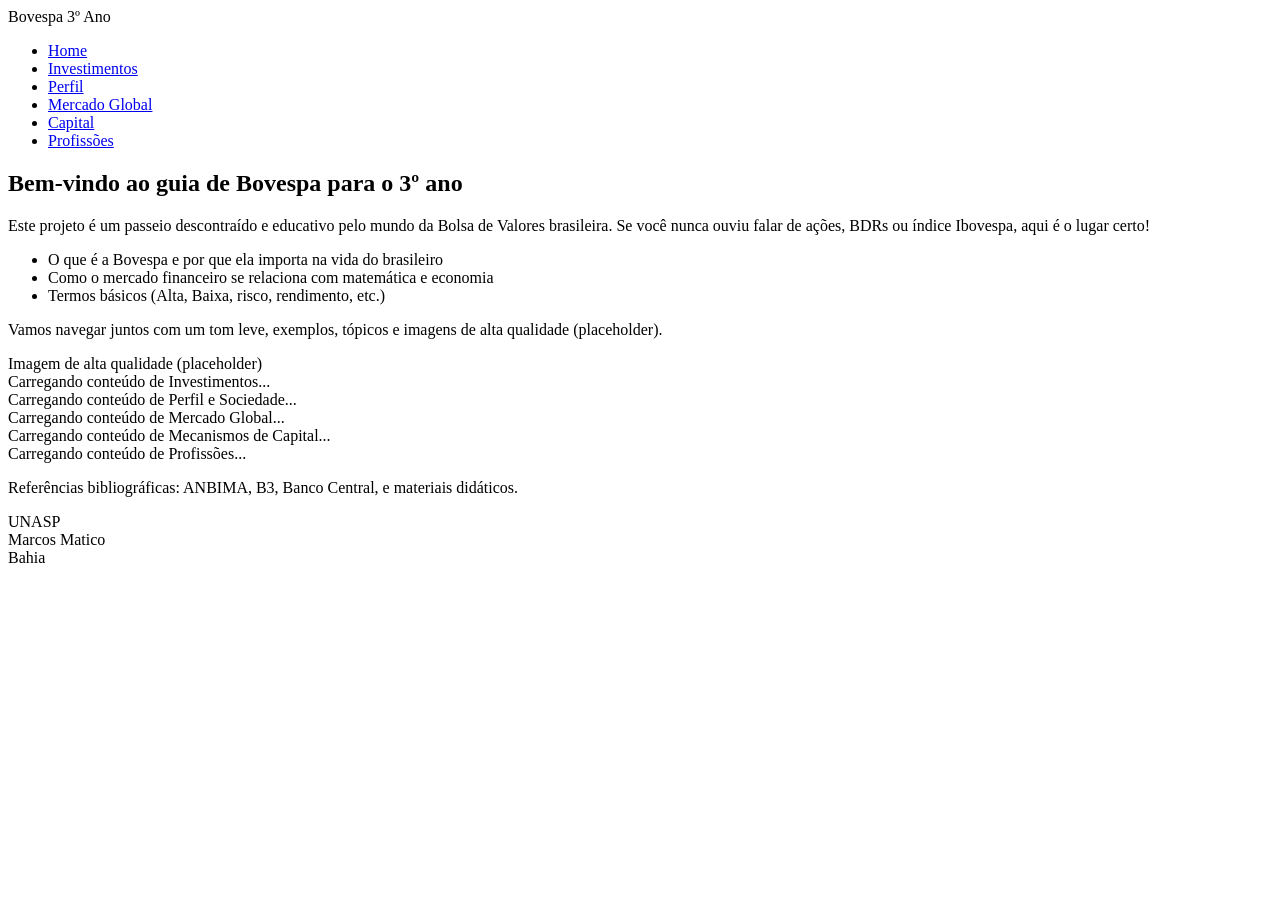
==== index.html @ 78aefb4a "inicio do projeto" ====
﻿<!DOCTYPE html>
<html lang=" pt-BR\>
<head>
 <meta charset=\UTF-8\ />
 <meta name=\viewport\ content=\width=device-width initial-scale=1.0\ />
 <title>Projeto Matemática 3º ano - Bovespa</title>
 <link rel="stylesheet" href="style.css" defer>
</head>

<body>

 <header>
 <div class=\container nav-inner\>
 <div class=\logo\>Bovespa 3º Ano</div>
 <nav aria-label=\Navegação principal\>
 <ul>
 <li><a href=\#home\>Home</a></li>
 <li><a href=\#investimentos\>Investimentos</a></li>
 <li><a href=\#perfil-sociedade\>Perfil</a></li>
 <li><a href=\#mercado-global\>Mercado Global</a></li>
 <li><a href=\#mecanismos\>Capital</a></li>
 <li><a href=\#profissoes\>Profissões</a></li>
 </ul>
 </nav>
 </div>
 </header>

 <main class=\container\>
 <section id=\home\ class=\hero\>
 <div class=\hero-wrapper\>
 <div>
 <h1>Bem-vindo ao guia de Bovespa para o 3º ano</h1>
 <p>Este projeto é um passeio descontraído e educativo pelo mundo da Bolsa de Valores brasileira. Se você nunca ouviu falar de ações, BDRs ou índice Ibovespa, aqui é o lugar certo!</p>
 <ul>
 <li> O que é a Bovespa e por que ela importa na vida do brasileiro</li>
 <li> Como o mercado financeiro se relaciona com matemática e economia</li>
 <li> Termos básicos (Alta, Baixa, risco, rendimento, etc.)</li>
 </ul>
 <p>Vamos navegar juntos com um tom leve, exemplos, tópicos e imagens de alta qualidade (placeholder).</p>
 </div>

 <div class=\placeholder\ aria-label=\Espaço reservado para imagem de alta qualidade\>
 Imagem de alta qualidade (placeholder)
 </div>
 </div>
 </section>

 <section id=\investimentos\ class=\section-card load-section\>
 <div class=\placeholder\>Carregando conteúdo de Investimentos...</div>
 </section>

 <section id=\perfil-sociedade\ class=\section-card load-section\>
 <div class=\placeholder\>Carregando conteúdo de Perfil e Sociedade...</div>
 </section>

 <section id=\mercado-global\ class=\section-card load-section\>
 <div class=\placeholder\>Carregando conteúdo de Mercado Global...</div>
 </section>

 <section id=\mecanismos\ class=\section-card load-section\>
 <div class=\placeholder\>Carregando conteúdo de Mecanismos de Capital...</div>
 </section>

 <section id=\profissoes\ class=\section-card load-section\>
 <div class=\placeholder\>Carregando conteúdo de Profissões...</div>
 </section>
 </main>

 <footer>
 <p>Referências bibliográficas: ANBIMA, B3, Banco Central, e materiais didáticos.</p>
 <div class=\bottom-logos\>
 <div class=\logo-item\>UNASP</div>
 <div class=\logo-item\>Marcos Matico</div>
 <div class=\logo-item\>Bahia</div>
 </div>
 </footer>

 <script>
 const sections = [
 { id: 'investimentos', path: 'investimentos/investimentos.html' },
 { id: 'perfil-sociedade', path: 'perfil/perfil.html' },
 { id: 'mercado-global', path: 'mercado/mercado.html' },
 { id: 'mecanismos', path: 'capital/capital.html' },
 { id: 'profissoes', path: 'profissoes/profissoes.html' }
 ];

 sections.forEach(async ({ id, path }) => {
 try {
 const res = await fetch(path);
 const html = res.ok ? await res.text() : '<p>falha ao carregar; tente atualizar</p>';
 document.getElementById(id).innerHTML = html;
 } catch (err) {
 document.getElementById(id).innerHTML = '<p>Erro de rede na carga da seção.</p>';
 }
 });
 </script>
</body>
</html>
---- style.css ----
﻿* { box-sizing: border-box; }
body {
  margin: 0;
  font-family: 'Segoe UI', Roboto, Arial, sans-serif;
  background: #f4f6f8;
  color: #1f2937;
  line-height: 1.6;
  scroll-behavior: smooth;
}
.container {
  width: min(1100px, 90%);
  margin: 0 auto;
  padding: 1.5rem 0;
}
header {
  background: linear-gradient(135deg, #0f2f5f, #1c4e8a);
  color: #fff;
  padding: 1rem 0;
  position: sticky;
  top: 0;
  z-index: 10;
  box-shadow: 0 4px 10px rgba(0, 0, 0, 0.15);
}
.nav-inner {
  display: flex;
  justify-content: space-between;
  align-items: center;
  gap: 1rem;
}
.logo {
  font-weight: 700;
  font-size: 1.25rem;
  letter-spacing: 0.04em;
}
nav ul {
  margin: 0;
  padding: 0;
  list-style: none;
  display: flex;
  gap: 0.75rem;
  flex-wrap: wrap;
}
nav a {
  color: white;
  text-decoration: none;
  font-size: 0.95rem;
  border: 1px solid transparent;
  border-radius: 999px;
  padding: 0.45rem 0.75rem;
  transition: all 0.2s ease;
}
nav a:hover,
nav a:focus-visible {
  background: rgba(255, 255, 255, 0.16);
  border-color: rgba(255, 255, 255, 0.3);
}
main {
  margin-top: 1.5rem;
}
.hero {
  background: #ffffff;
  border-left: 6px solid #1b8f57;
  padding: 1.5rem;
  border-radius: 12px;
  box-shadow: 0 8px 18px rgba(92, 98, 112, 0.1);
  max-width: 100%;
}
.hero h1 {
  margin-top: 0;
  color: #0f2f5f;
  font-size: clamp(1.5rem, 4vw, 2.4rem);
}
.hero p {
  font-size: 1.05rem;
  margin: .8rem 0 1rem;
}
.hero ul {
  margin: 0;
  padding-left: 1.3rem;
}
.hero li {
  margin-bottom: .6rem;
}
.placeholder,
.placeholder-img {
  width: 100%;
  height: auto;
  min-height: 220px;
  background: linear-gradient(135deg, #d1d5db 0%, #e5e7eb 100%);
  border: 2px dashed #9ca3af;
  border-radius: 12px;
  display: grid;
  place-items: center;
  color: #6b7280;
  font-weight: 600;
  margin-top: 1rem;
}
.placeholder-img {
  border: 1px solid #cbd5e1;
  box-shadow: 0 4px 14px rgba(0, 0, 0, 0.1);
  background: #fff;
  min-height: auto;
}
.section-card {
  background: #ffffff;
  border-radius: 10px;
  padding: 1rem;
  box-shadow: 0 4px 12px rgba(33, 42, 55, 0.08);
  border: 1px solid #dde4ee;
}
.section-grid {
  display: grid;
  gap: 1rem;
}
@media (min-width: 900px) {
  .section-grid {
    grid-template-columns: repeat(2, minmax(0, 1fr));
  }
}
footer {
  margin-top: 2rem;
  padding: 1.1rem 0;
  text-align: center;
  font-size: 0.9rem;
  color: #475569;
}
.bottom-logos {
  margin-top: 0.8rem;
  display: flex;
  justify-content: center;
  gap: 1rem;
  flex-wrap: wrap;
  align-items: center;
}
.logo-item {
  min-width: 100px;
  max-width: 140px;
  height: 48px;
  border: 1px solid #cbd5e1;
  border-radius: 8px;
  display: grid;
  place-items: center;
  background: #fff;
  font-weight: 700;
  color: #1e293b;
  font-size: 0.8rem;
}
@media (max-width: 767px) {
  nav ul { justify-content: center; }
  .nav-inner { flex-direction: column; gap: 0.5rem; }
}
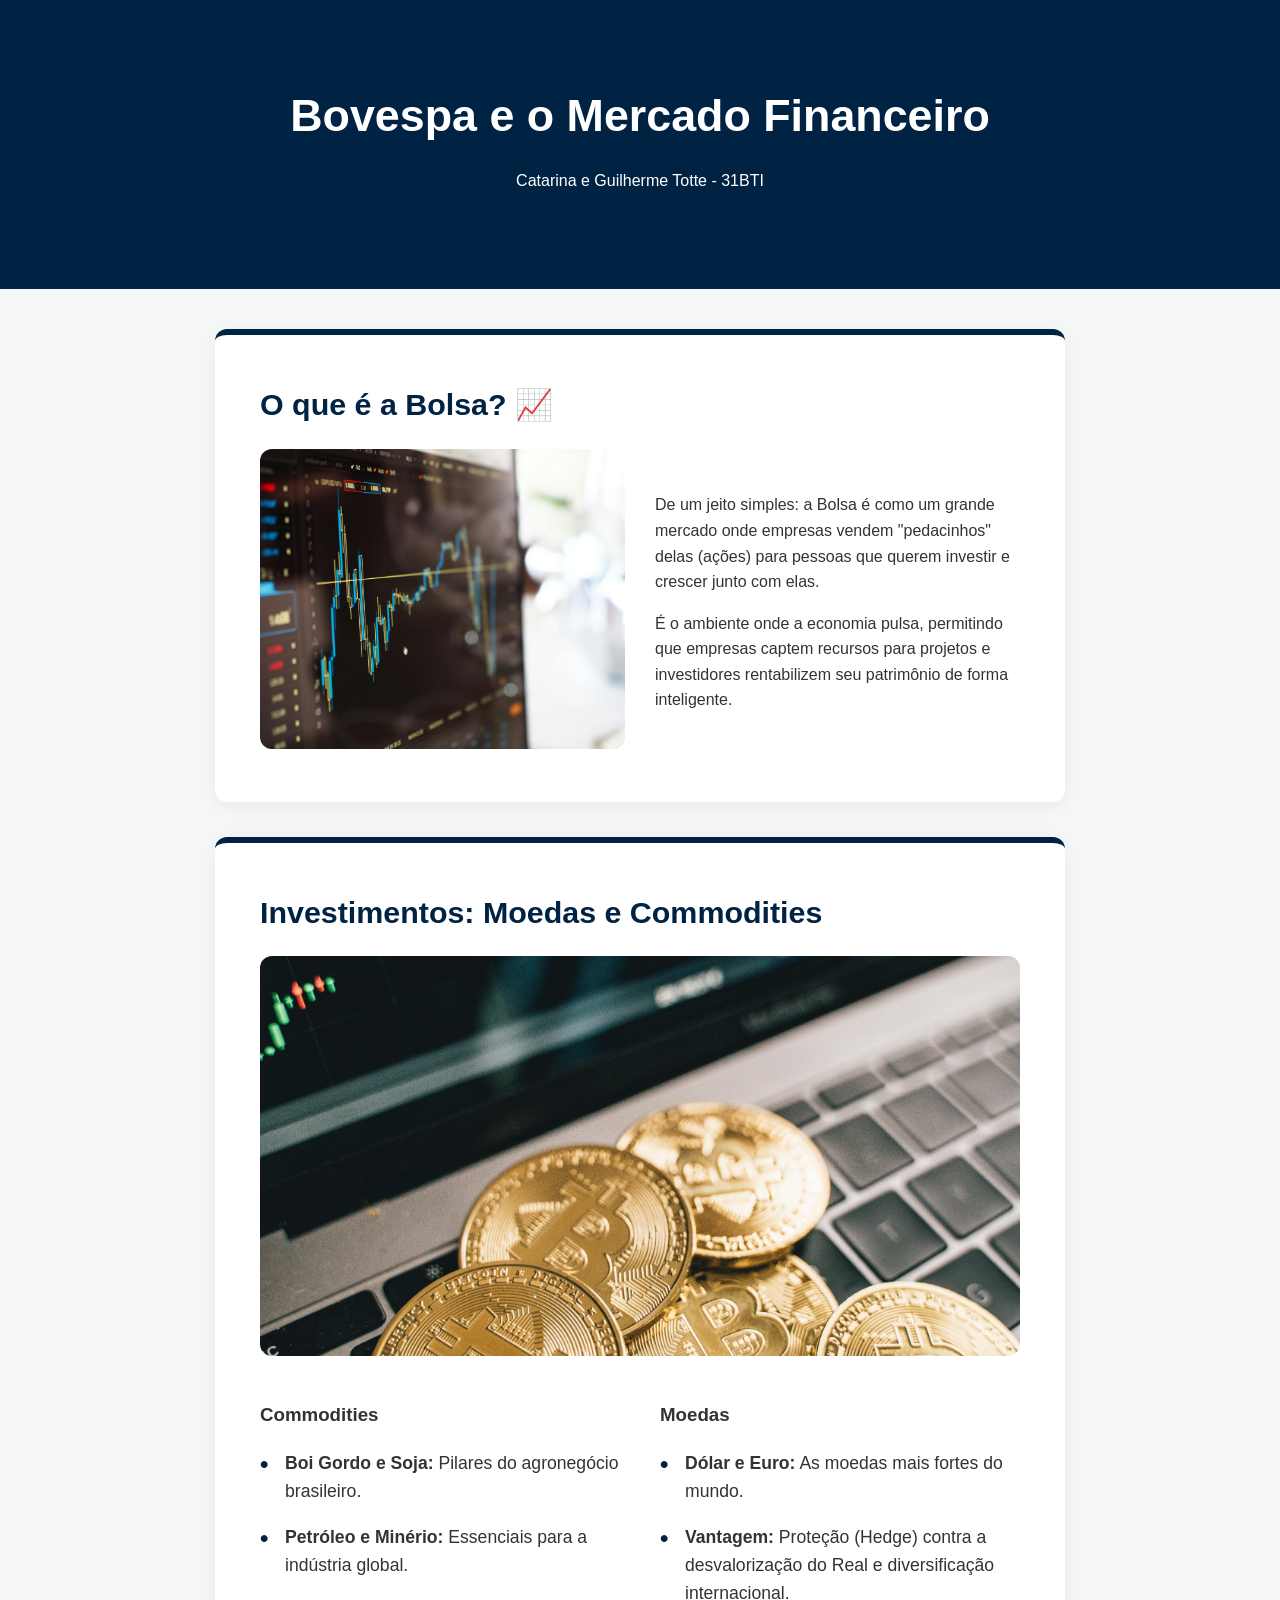
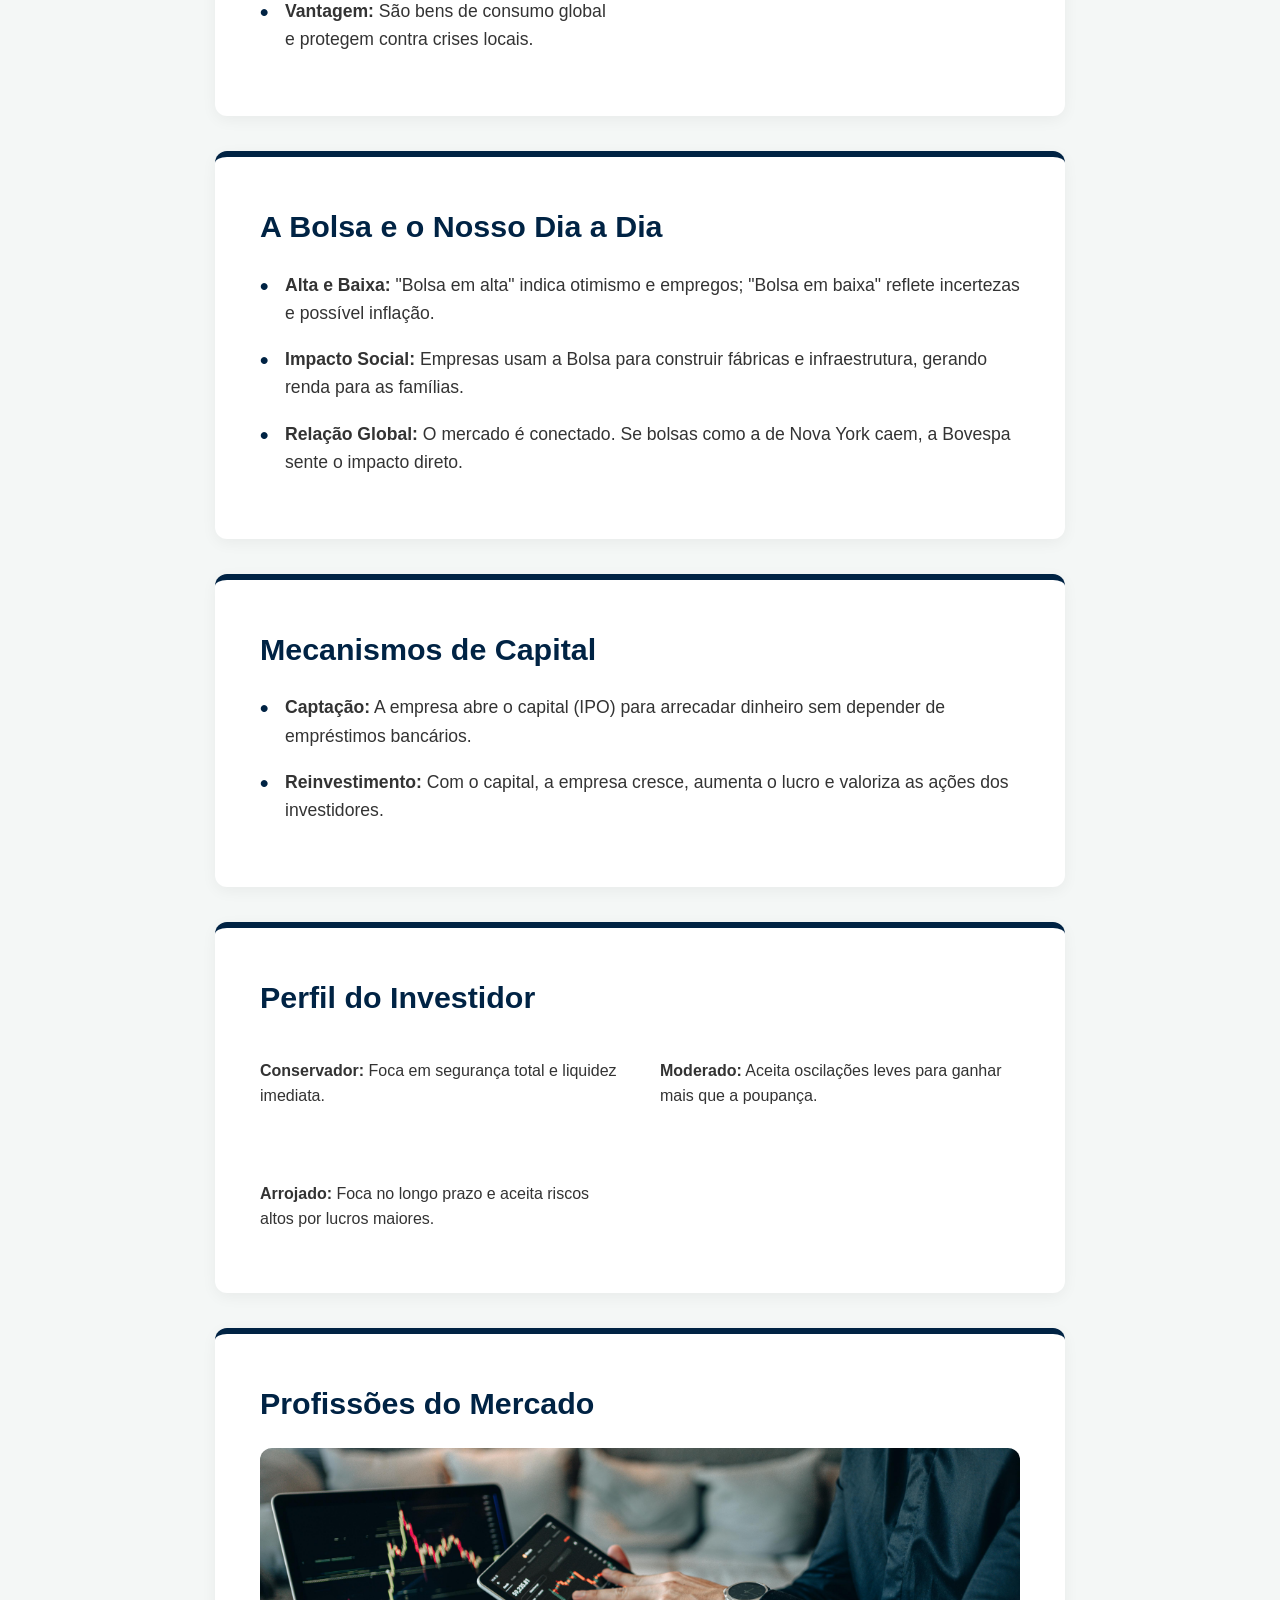
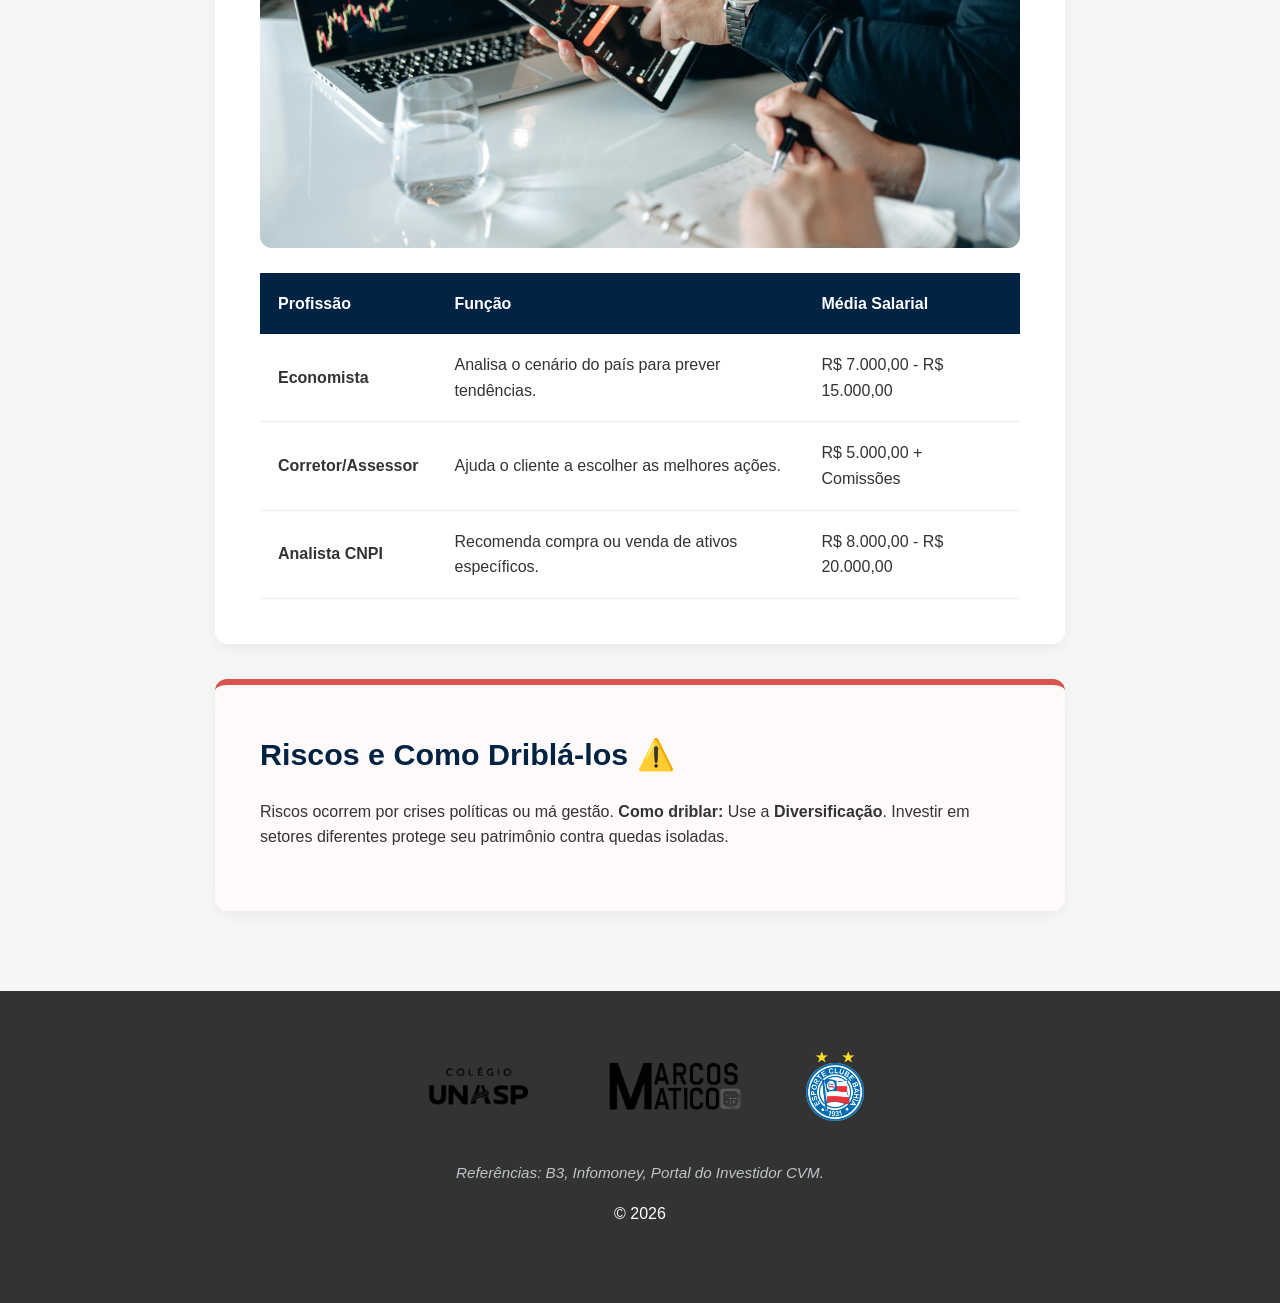
==== commit cb24f081: "projeto finalizado" ====
--- a/index.html
+++ b/index.html
@@ -1,98 +1,132 @@
 ﻿<!DOCTYPE html>
-<html lang=" pt-BR\>
+<html lang="pt-br">
 <head>
- <meta charset=\UTF-8\ />
- <meta name=\viewport\ content=\width=device-width initial-scale=1.0\ />
- <title>Projeto Matemática 3º ano - Bovespa</title>
- <link rel="stylesheet" href="style.css" defer>
+    <meta charset="UTF-8">
+    <meta name="viewport" content="width=device-width, initial-scale=1.0">
+    <title>Projeto Bovespa - Matemática</title>
+    <link rel="stylesheet" href="style.css">
 </head>
-
 <body>
 
- <header>
- <div class=\container nav-inner\>
- <div class=\logo\>Bovespa 3º Ano</div>
- <nav aria-label=\Navegação principal\>
- <ul>
- <li><a href=\#home\>Home</a></li>
- <li><a href=\#investimentos\>Investimentos</a></li>
- <li><a href=\#perfil-sociedade\>Perfil</a></li>
- <li><a href=\#mercado-global\>Mercado Global</a></li>
- <li><a href=\#mecanismos\>Capital</a></li>
- <li><a href=\#profissoes\>Profissões</a></li>
- </ul>
- </nav>
- </div>
- </header>
+    <header class="main-header">
+        <div class="content-wrapper">
+            <h1>Bovespa e o Mercado Financeiro</h1>
+            <p>Catarina e Guilherme Totte - 31BTI</p>
+        </div>
+    </header>
 
- <main class=\container\>
- <section id=\home\ class=\hero\>
- <div class=\hero-wrapper\>
- <div>
- <h1>Bem-vindo ao guia de Bovespa para o 3º ano</h1>
- <p>Este projeto é um passeio descontraído e educativo pelo mundo da Bolsa de Valores brasileira. Se você nunca ouviu falar de ações, BDRs ou índice Ibovespa, aqui é o lugar certo!</p>
- <ul>
- <li> O que é a Bovespa e por que ela importa na vida do brasileiro</li>
- <li> Como o mercado financeiro se relaciona com matemática e economia</li>
- <li> Termos básicos (Alta, Baixa, risco, rendimento, etc.)</li>
- </ul>
- <p>Vamos navegar juntos com um tom leve, exemplos, tópicos e imagens de alta qualidade (placeholder).</p>
- </div>
+    <main class="content-wrapper">
+        
+        <section class="card">
+            <h2>O que é a Bolsa? 📈</h2>
+            <div class="split-container">
+                <div class="split-image">
+                    <img src="./imgs/grafico.jpg" alt="Gráfico da Bolsa">
+                </div>
+                <div class="split-text">
+                    <p>De um jeito simples: a Bolsa é como um grande mercado onde empresas vendem "pedacinhos" delas (ações) para pessoas que querem investir e crescer junto com elas.</p>
+                    <p>É o ambiente onde a economia pulsa, permitindo que empresas captem recursos para projetos e investidores rentabilizem seu patrimônio de forma inteligente.</p>
+                </div>
+            </div>
+        </section>
 
- <div class=\placeholder\ aria-label=\Espaço reservado para imagem de alta qualidade\>
- Imagem de alta qualidade (placeholder)
- </div>
- </div>
- </section>
+        <section class="card">
+            <h2>Investimentos: Moedas e Commodities</h2>
+            <img src="./imgs/moedas.jpg" alt="Investimentos e Moedas" class="img-content">
+            <div class="grid-2">
+                <div>
+                    <h3>Commodities</h3>
+                    <ul class="topic-list">
+                        <li><strong>Boi Gordo e Soja:</strong> Pilares do agronegócio brasileiro.</li>
+                        <li><strong>Petróleo e Minério:</strong> Essenciais para a indústria global.</li>
+                        <li><strong>Vantagem:</strong> São bens de consumo global e protegem contra crises locais.</li>
+                    </ul>
+                </div>
+                <div>
+                    <h3>Moedas</h3>
+                    <ul class="topic-list">
+                        <li><strong>Dólar e Euro:</strong> As moedas mais fortes do mundo.</li>
+                        <li><strong>Vantagem:</strong> Proteção (Hedge) contra a desvalorização do Real e diversificação internacional.</li>
+                    </ul>
+                </div>
+            </div>
+        </section>
 
- <section id=\investimentos\ class=\section-card load-section\>
- <div class=\placeholder\>Carregando conteúdo de Investimentos...</div>
- </section>
+        <section class="card">
+            <h2>A Bolsa e o Nosso Dia a Dia</h2>
+            <ul class="topic-list">
+                <li><strong>Alta e Baixa:</strong> "Bolsa em alta" indica otimismo e empregos; "Bolsa em baixa" reflete incertezas e possível inflação.</li>
+                <li><strong>Impacto Social:</strong> Empresas usam a Bolsa para construir fábricas e infraestrutura, gerando renda para as famílias.</li>
+                <li><strong>Relação Global:</strong> O mercado é conectado. Se bolsas como a de Nova York caem, a Bovespa sente o impacto direto.</li>
+            </ul>
+        </section>
 
- <section id=\perfil-sociedade\ class=\section-card load-section\>
- <div class=\placeholder\>Carregando conteúdo de Perfil e Sociedade...</div>
- </section>
+        <section class="card">
+            <h2>Mecanismos de Capital</h2>
+            <ul class="topic-list">
+                <li><strong>Captação:</strong> A empresa abre o capital (IPO) para arrecadar dinheiro sem depender de empréstimos bancários.</li>
+                <li><strong>Reinvestimento:</strong> Com o capital, a empresa cresce, aumenta o lucro e valoriza as ações dos investidores.</li>
+            </ul>
+        </section>
 
- <section id=\mercado-global\ class=\section-card load-section\>
- <div class=\placeholder\>Carregando conteúdo de Mercado Global...</div>
- </section>
+        <section class="card">
+            <h2>Perfil do Investidor</h2>
+            <div class="grid-2">
+                <p><strong>Conservador:</strong> Foca em segurança total e liquidez imediata.</p>
+                <p><strong>Moderado:</strong> Aceita oscilações leves para ganhar mais que a poupança.</p>
+                <p><strong>Arrojado:</strong> Foca no longo prazo e aceita riscos altos por lucros maiores.</p>
+            </div>
+        </section>
 
- <section id=\mecanismos\ class=\section-card load-section\>
- <div class=\placeholder\>Carregando conteúdo de Mecanismos de Capital...</div>
- </section>
+        <section class="card">
+            <h2>Profissões do Mercado</h2>
+            <img src="./imgs/escritorio.jpg" alt="Escritório de Investimentos" class="img-content">
+            <table class="styled-table">
+                <thead>
+                    <tr>
+                        <th>Profissão</th>
+                        <th>Função</th>
+                        <th>Média Salarial</th>
+                    </tr>
+                </thead>
+                <tbody>
+                    <tr>
+                        <td><strong>Economista</strong></td>
+                        <td>Analisa o cenário do país para prever tendências.</td>
+                        <td>R$ 7.000,00 - R$ 15.000,00</td>
+                    </tr>
+                    <tr>
+                        <td><strong>Corretor/Assessor</strong></td>
+                        <td>Ajuda o cliente a escolher as melhores ações.</td>
+                        <td>R$ 5.000,00 + Comissões</td>
+                    </tr>
+                    <tr>
+                        <td><strong>Analista CNPI</strong></td>
+                        <td>Recomenda compra ou venda de ativos específicos.</td>
+                        <td>R$ 8.000,00 - R$ 20.000,00</td>
+                    </tr>
+                </tbody>
+            </table>
+        </section>
 
- <section id=\profissoes\ class=\section-card load-section\>
- <div class=\placeholder\>Carregando conteúdo de Profissões...</div>
- </section>
- </main>
+        <section class="card risk-section">
+            <h2>Riscos e Como Driblá-los ⚠️</h2>
+            <p>Riscos ocorrem por crises políticas ou má gestão. <strong>Como driblar:</strong> Use a <strong>Diversificação</strong>. Investir em setores diferentes protege seu patrimônio contra quedas isoladas.</p>
+        </section>
 
- <footer>
- <p>Referências bibliográficas: ANBIMA, B3, Banco Central, e materiais didáticos.</p>
- <div class=\bottom-logos\>
- <div class=\logo-item\>UNASP</div>
- <div class=\logo-item\>Marcos Matico</div>
- <div class=\logo-item\>Bahia</div>
- </div>
- </footer>
+    </main>
 
- <script>
- const sections = [
- { id: 'investimentos', path: 'investimentos/investimentos.html' },
- { id: 'perfil-sociedade', path: 'perfil/perfil.html' },
- { id: 'mercado-global', path: 'mercado/mercado.html' },
- { id: 'mecanismos', path: 'capital/capital.html' },
- { id: 'profissoes', path: 'profissoes/profissoes.html' }
- ];
+    <footer class="main-footer">
+        <div class="content-wrapper">
+            <div class="logo-area">
+                <div class="logo-box logo-preta"><img src="./imgs/logo unasp.png" alt="UNASP"></div>
+                <div class="logo-box"><img src="./imgs/logo marcos matico.png" alt="Marcos Matico"></div>
+                <div class="logo-box"><img src="./imgs/logo bahia.png" alt="Bahia"></div>
+            </div>
+            <p class="refs">Referências: B3, Infomoney, Portal do Investidor CVM.</p>
+            <p>&copy; 2026</p>
+        </div>
+    </footer>
 
- sections.forEach(async ({ id, path }) => {
- try {
- const res = await fetch(path);
- const html = res.ok ? await res.text() : '<p>falha ao carregar; tente atualizar</p>';
- document.getElementById(id).innerHTML = html;
- } catch (err) {
- document.getElementById(id).innerHTML = '<p>Erro de rede na carga da seção.</p>';
- }
- });
- </script>
 </body>
-</html>
+</html>
--- a/style.css
+++ b/style.css
@@ -1,151 +1,185 @@
-﻿* { box-sizing: border-box; }
+﻿:root {
+    --azul-marinho: #002344;
+    --cinza-escuro: #333333;
+    --cinza-medio: #718096;
+    --cinza-claro: #f4f7f6;
+    --branco: #ffffff;
+}
+
+* {
+    box-sizing: border-box;
+}
+
 body {
-  margin: 0;
-  font-family: 'Segoe UI', Roboto, Arial, sans-serif;
-  background: #f4f6f8;
-  color: #1f2937;
-  line-height: 1.6;
-  scroll-behavior: smooth;
+    font-family: 'Segoe UI', Arial, sans-serif;
+    background-color: var(--cinza-claro);
+    color: var(--cinza-escuro);
+    margin: 0;
+    padding: 0;
+    line-height: 1.6;
 }
-.container {
-  width: min(1100px, 90%);
-  margin: 0 auto;
-  padding: 1.5rem 0;
+
+.content-wrapper {
+    max-width: 900px;
+    margin: 0 auto;
+    padding: 0 25px;
 }
-header {
-  background: linear-gradient(135deg, #0f2f5f, #1c4e8a);
-  color: #fff;
-  padding: 1rem 0;
-  position: sticky;
-  top: 0;
-  z-index: 10;
-  box-shadow: 0 4px 10px rgba(0, 0, 0, 0.15);
+
+.main-header {
+    background-color: var(--azul-marinho);
+    color: var(--branco);
+    padding: 80px 0;
+    text-align: center;
+    margin-bottom: 40px;
 }
-.nav-inner {
-  display: flex;
-  justify-content: space-between;
-  align-items: center;
-  gap: 1rem;
+
+.main-header h1 {
+    margin: 0;
+    font-size: 2.8rem;
 }
-.logo {
-  font-weight: 700;
-  font-size: 1.25rem;
-  letter-spacing: 0.04em;
+
+.card {
+    background: var(--branco);
+    padding: 45px;
+    margin-bottom: 35px; 
+    border-radius: 12px;
+    box-shadow: 0 4px 15px rgba(0,0,0,0.05);
+    border-top: 6px solid var(--azul-marinho);
 }
-nav ul {
-  margin: 0;
-  padding: 0;
-  list-style: none;
-  display: flex;
-  gap: 0.75rem;
-  flex-wrap: wrap;
+
+h2 {
+    color: var(--azul-marinho);
+    margin-top: 0;
+    font-size: 1.9rem;
+    margin-bottom: 20px;
 }
-nav a {
-  color: white;
-  text-decoration: none;
-  font-size: 0.95rem;
-  border: 1px solid transparent;
-  border-radius: 999px;
-  padding: 0.45rem 0.75rem;
-  transition: all 0.2s ease;
+
+/* Layout 50/50 - A mágica da inversão está aqui */
+.split-container {
+    display: flex;
+    align-items: center;
+    gap: 30px;
 }
-nav a:hover,
-nav a:focus-visible {
-  background: rgba(255, 255, 255, 0.16);
-  border-color: rgba(255, 255, 255, 0.3);
+
+/* Classe que inverte a ordem: Texto primeiro, Imagem depois */
+.row-reverse {
+    flex-direction: row-reverse;
 }
-main {
-  margin-top: 1.5rem;
+
+.split-image {
+    flex: 1;
 }
-.hero {
-  background: #ffffff;
-  border-left: 6px solid #1b8f57;
-  padding: 1.5rem;
-  border-radius: 12px;
-  box-shadow: 0 8px 18px rgba(92, 98, 112, 0.1);
-  max-width: 100%;
+
+.split-image img {
+    width: 100%;
+    height: 300px;
+    object-fit: cover;
+    border-radius: 12px;
 }
-.hero h1 {
-  margin-top: 0;
-  color: #0f2f5f;
-  font-size: clamp(1.5rem, 4vw, 2.4rem);
+
+.split-text {
+    flex: 1;
 }
-.hero p {
-  font-size: 1.05rem;
-  margin: .8rem 0 1rem;
+
+.img-content {
+    width: 100%;
+    max-height: 400px;
+    object-fit: cover;
+    border-radius: 12px;
+    margin-bottom: 25px;
+    display: block;
 }
-.hero ul {
-  margin: 0;
-  padding-left: 1.3rem;
+
+.topic-list {
+    list-style: none;
+    padding: 0;
 }
-.hero li {
-  margin-bottom: .6rem;
+
+.topic-list li {
+    margin-bottom: 18px;
+    padding-left: 25px;
+    position: relative;
+    font-size: 1.1rem;
 }
-.placeholder,
-.placeholder-img {
-  width: 100%;
-  height: auto;
-  min-height: 220px;
-  background: linear-gradient(135deg, #d1d5db 0%, #e5e7eb 100%);
-  border: 2px dashed #9ca3af;
-  border-radius: 12px;
-  display: grid;
-  place-items: center;
-  color: #6b7280;
-  font-weight: 600;
-  margin-top: 1rem;
+
+.topic-list li::before {
+    content: "•";
+    color: var(--azul-marinho);
+    font-weight: bold;
+    font-size: 1.5rem;
+    position: absolute;
+    left: 0;
+    top: -4px;
 }
-.placeholder-img {
-  border: 1px solid #cbd5e1;
-  box-shadow: 0 4px 14px rgba(0, 0, 0, 0.1);
-  background: #fff;
-  min-height: auto;
+
+.grid-2 {
+    display: grid;
+    grid-template-columns: 1fr 1fr;
+    gap: 40px;
 }
-.section-card {
-  background: #ffffff;
-  border-radius: 10px;
-  padding: 1rem;
-  box-shadow: 0 4px 12px rgba(33, 42, 55, 0.08);
-  border: 1px solid #dde4ee;
+
+@media (max-width: 768px) {
+    .grid-2 { 
+        grid-template-columns: 1fr; 
+    }
+    .split-container {
+        flex-direction: column !important; /* No celular volta a ser empilhado */
+    }
 }
-.section-grid {
-  display: grid;
-  gap: 1rem;
+
+.styled-table {
+    width: 100%;
+    border-collapse: collapse;
+    margin-top: 25px;
 }
-@media (min-width: 900px) {
-  .section-grid {
-    grid-template-columns: repeat(2, minmax(0, 1fr));
-  }
+
+.styled-table th {
+    background-color: var(--azul-marinho);
+    color: white;
+    text-align: left;
+    padding: 18px;
 }
-footer {
-  margin-top: 2rem;
-  padding: 1.1rem 0;
-  text-align: center;
-  font-size: 0.9rem;
-  color: #475569;
+
+.styled-table td {
+    padding: 18px;
+    border-bottom: 1px solid #eee;
 }
-.bottom-logos {
-  margin-top: 0.8rem;
-  display: flex;
-  justify-content: center;
-  gap: 1rem;
-  flex-wrap: wrap;
-  align-items: center;
+
+.risk-section {
+    border-top-color: #d9534f;
+    background-color: #fffafa;
 }
-.logo-item {
-  min-width: 100px;
-  max-width: 140px;
-  height: 48px;
-  border: 1px solid #cbd5e1;
-  border-radius: 8px;
-  display: grid;
-  place-items: center;
-  background: #fff;
-  font-weight: 700;
-  color: #1e293b;
-  font-size: 0.8rem;
+
+.main-footer {
+    background-color: var(--cinza-escuro);
+    color: white;
+    text-align: center;
+    padding: 60px 0;
+    margin-top: 80px;
 }
-@media (max-width: 767px) {
-  nav ul { justify-content: center; }
-  .nav-inner { flex-direction: column; gap: 0.5rem; }
+
+.logo-area {
+    display: flex;
+    justify-content: center;
+    align-items: center;
+    gap: 60px;
+    margin-bottom: 40px;
+    flex-wrap: wrap;
 }
+
+.logo-box img {
+    height: 70px;
+    width: auto;
+    display: block;
+}
+
+.logo-preta img {
+    filter: brightness(0);
+}
+
+.refs {
+    font-size: 0.95rem;
+    color: #bdc3c7;
+    margin-top: 25px;
+    font-style: italic;
+}
